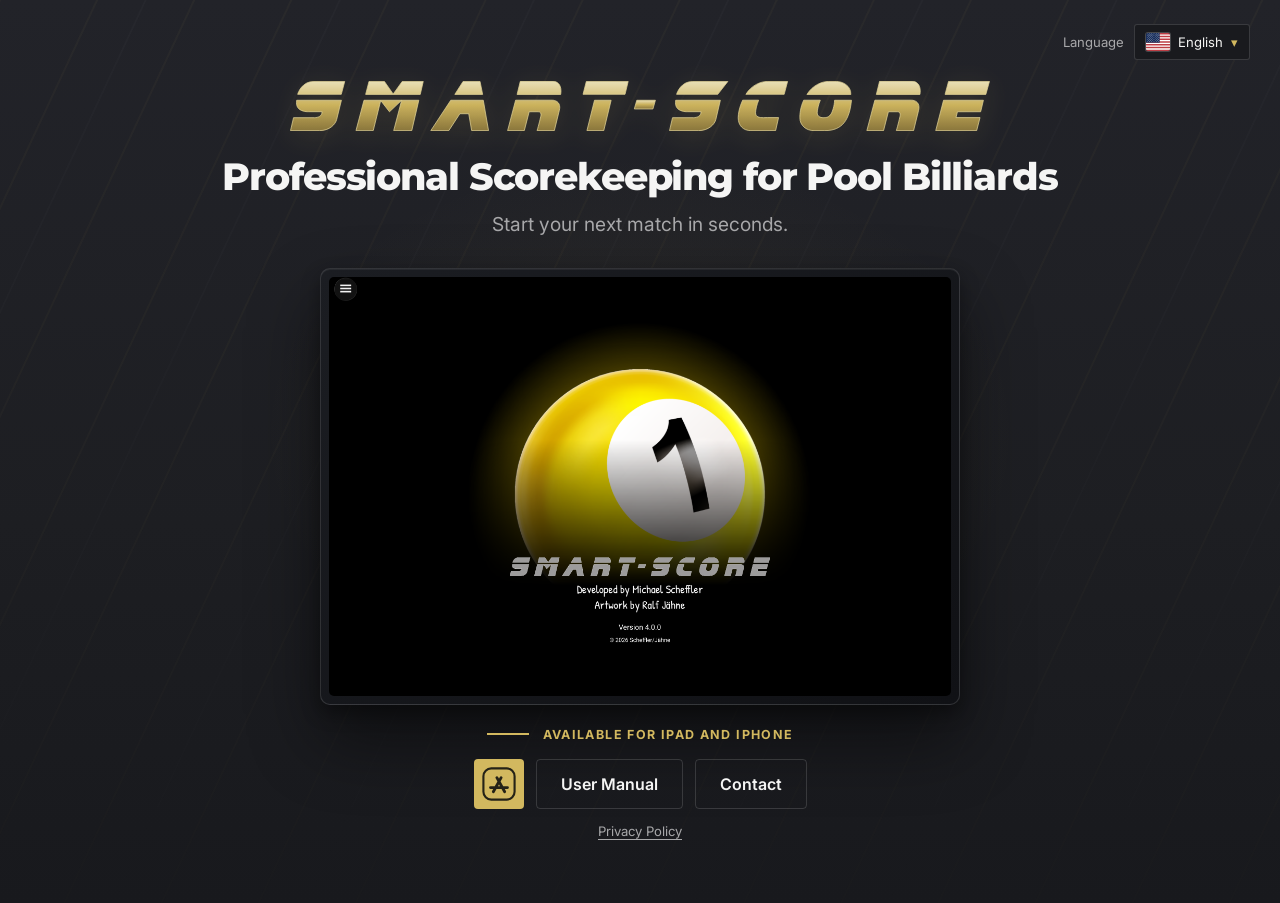
==== index.html @ eae6e72d "Publish Smart-Score website" ====
<!doctype html><html><head>
<meta charset="utf-8"><meta name="viewport" content="width=device-width,initial-scale=1">
<link rel="preconnect" href="https://fonts.googleapis.com">
<link href="https://fonts.googleapis.com/css2?family=Inter:wght@400;600;700&family=Montserrat:wght@700;800&display=swap" rel="stylesheet">
<link rel="stylesheet" href="assets/css/main.css">
<title>Smart-Score</title></head><body>
<section class="landing">
<div class="bg"></div><div class="rays"></div>
<div class="language-switcher"><span class="language-label">Language</span><details id="language"><summary aria-label="Select language"><span id="current-flag" class="flag flag-us" aria-hidden="true"></span><span id="current-language">English</span></summary><div class="language-menu"><button type="button" data-language="en"><span class="flag flag-us" aria-hidden="true"></span>English</button><button type="button" data-language="de"><span class="flag flag-de" aria-hidden="true"></span>Deutsch</button></div></details></div>
<div class="content">
<img class="brand-logo" src="assets/images/app_logo.svg" alt="Smart-Score">
<h1 id="subtitle">Professional Scorekeeping for Pool Billiards</h1>
<p id="caption">Start your next match in seconds.</p>
</div>
<div class="device"><img id="screen" src="assets/images/StartPage.png" alt="Smart-Score app screenshot"></div>
<p id="availability" class="availability">Available for iPad and iPhone</p>
<div class="buttons"><a id="download" class="primary app-store-link" href="https://apps.apple.com/" target="_blank" rel="noopener noreferrer" aria-label="Download on the App Store" title="Download on the App Store"><svg viewBox="0 0 48 48" aria-hidden="true"><rect x="2" y="2" width="44" height="44" rx="11" fill="none" stroke="currentColor" stroke-width="3"/><path d="M16 35 27 15M21 15l11 20M12 29h24" fill="none" stroke="currentColor" stroke-width="4" stroke-linecap="round" stroke-linejoin="round"/></svg></a><a id="learn-more" class="secondary" href="manual.html">User Manual</a><a id="contact" class="secondary" href="contact.html">Contact</a></div>
<a id="privacy" class="privacy-link" href="privacy.html">Privacy Policy</a>
<div class="ball b1"></div><div class="ball b8"></div><div class="ball b2"></div>
</section><script src="assets/js/main.js"></script></body></html>
---- assets/css/main.css ----
:root{color-scheme:dark;--page:#1d1e22;--surface:#17181c;--text:#f5f5f4;--muted:#a8a8aa;--line:rgba(255,255,255,.14);--accent:#d2b85f}
*{box-sizing:border-box}
body{margin:0;background:var(--page);color:var(--text);font-family:Inter,sans-serif}
.landing{min-height:100vh;display:flex;flex-direction:column;align-items:center;justify-content:flex-start;gap:24px;padding:clamp(72px,9vh,104px) 7% 64px;position:relative;overflow:hidden;text-align:center;isolation:isolate}
.bg{position:absolute;z-index:-3;inset:0;background:radial-gradient(ellipse at 50% 48%,rgba(210,184,95,.075),transparent 42%),linear-gradient(180deg,#222329 0%,var(--page) 58%,#18191d 100%)}
.rays{position:absolute;z-index:-2;inset:-20%;background:repeating-linear-gradient(115deg,transparent 0 43px,rgba(210,184,95,.055) 44px 45px,transparent 46px 88px),repeating-linear-gradient(115deg,transparent 0 87px,rgba(255,255,255,.025) 88px 89px,transparent 90px 176px);filter:drop-shadow(10px 14px 10px rgba(0,0,0,.22));mask-image:linear-gradient(to bottom,rgba(0,0,0,.9),rgba(0,0,0,.34) 70%,transparent);pointer-events:none}.ball{display:none}
.content,.device,.availability,.buttons,.privacy-link{position:relative;z-index:2}.content{width:min(900px,100%)}
.brand-logo{display:block;width:min(700px,90%);height:auto;margin:0 auto 24px;filter:drop-shadow(0 5px 14px rgba(210,184,95,.14));opacity:.96}
h1{margin:0;font:800 clamp(1.45rem,3.2vw,2.35rem)/1.18 Montserrat,sans-serif;letter-spacing:-.03em;color:var(--text)}
#caption{margin:13px 0 0;font-size:clamp(1rem,1.8vw,1.2rem);color:var(--muted)}
.device{width:min(640px,92%);margin-top:8px;padding:8px;background:linear-gradient(145deg,#1b1d22,#101115);border:1px solid rgba(255,255,255,.13);border-radius:10px;box-shadow:0 34px 70px rgba(0,0,0,.48),0 8px 18px rgba(0,0,0,.34),inset 0 1px rgba(255,255,255,.06)}
.device:before{display:none}#screen{display:block;width:100%;border-radius:5px;transition:opacity .4s}
.availability{display:flex;align-items:center;gap:14px;margin:-2px 0 -7px;font-size:.78rem;font-weight:700;letter-spacing:.11em;text-transform:uppercase;color:var(--accent)}.availability:before{content:'';width:42px;height:2px;background:var(--accent)}
.buttons{display:flex;align-items:center;justify-content:center;gap:12px}.buttons a{display:inline-flex;align-items:center;justify-content:center;height:50px;padding:0 24px;border-radius:4px;color:var(--text);text-decoration:none;cursor:pointer;transition:background .2s ease,border-color .2s ease,color .2s ease}
.primary{background:var(--accent)}.secondary{background:transparent;border:1px solid var(--line);font-weight:600}.secondary:hover{background:rgba(255,255,255,.06);border-color:rgba(255,255,255,.3)}
.buttons .app-store-link{width:50px;padding:8px;color:#242217;box-shadow:none}.app-store-link svg{width:34px;height:34px}.app-store-link:hover{background:#dfc873}
.privacy-link{margin-top:-10px;color:var(--muted);font-size:.82rem;text-underline-offset:3px;transition:color .2s ease}.privacy-link:hover{color:var(--text)}
.language-switcher{position:absolute;z-index:4;top:24px;right:30px;display:flex;align-items:center;gap:10px;font-size:.82rem;color:var(--muted)}.language-switcher details{position:relative;color:var(--text)}
.language-switcher summary{display:flex;align-items:center;gap:8px;min-width:112px;padding:8px 11px;background:#191a1e;border:1px solid var(--line);border-radius:3px;cursor:pointer;list-style:none;transition:border-color .2s ease,background .2s ease}.language-switcher summary:hover{background:#222328;border-color:rgba(255,255,255,.24)}.language-switcher summary::-webkit-details-marker{display:none}.language-switcher summary:after{content:'\25BE';margin-left:auto;color:var(--accent)}
.language-menu{position:absolute;top:calc(100% + 7px);right:0;min-width:148px;padding:6px;background:#191a1e;border:1px solid var(--line);border-radius:3px;box-shadow:0 18px 45px rgba(0,0,0,.5)}.language-menu button{display:flex;align-items:center;gap:9px;width:100%;padding:9px 10px;color:var(--text);background:none;border:0;border-radius:2px;font:inherit;text-align:left;cursor:pointer}.language-menu button:hover,.language-menu button:focus{background:rgba(210,184,95,.14);outline:none}
.flag{display:inline-block;flex:0 0 auto;width:24px;height:18px;border-radius:2px;box-shadow:0 0 0 1px rgba(255,255,255,.2);background-position:center;background-repeat:no-repeat;background-size:cover}.flag-de{background-image:url('../images/flag-de.svg')}.flag-us{background-image:url('../images/flag-us.svg')}
@media(max-width:600px){.landing{gap:21px;padding:82px 5% 48px}.language-switcher{top:18px;right:18px}.language-label{position:absolute;width:1px;height:1px;overflow:hidden;clip:rect(0 0 0 0)}.brand-logo{width:94%;margin-bottom:19px}.device{width:100%;padding:6px;border-radius:7px}.buttons{flex-wrap:wrap}.buttons a{min-width:120px}.buttons .app-store-link{min-width:50px}.availability{font-size:.7rem;letter-spacing:.08em}.availability:before{width:28px}}
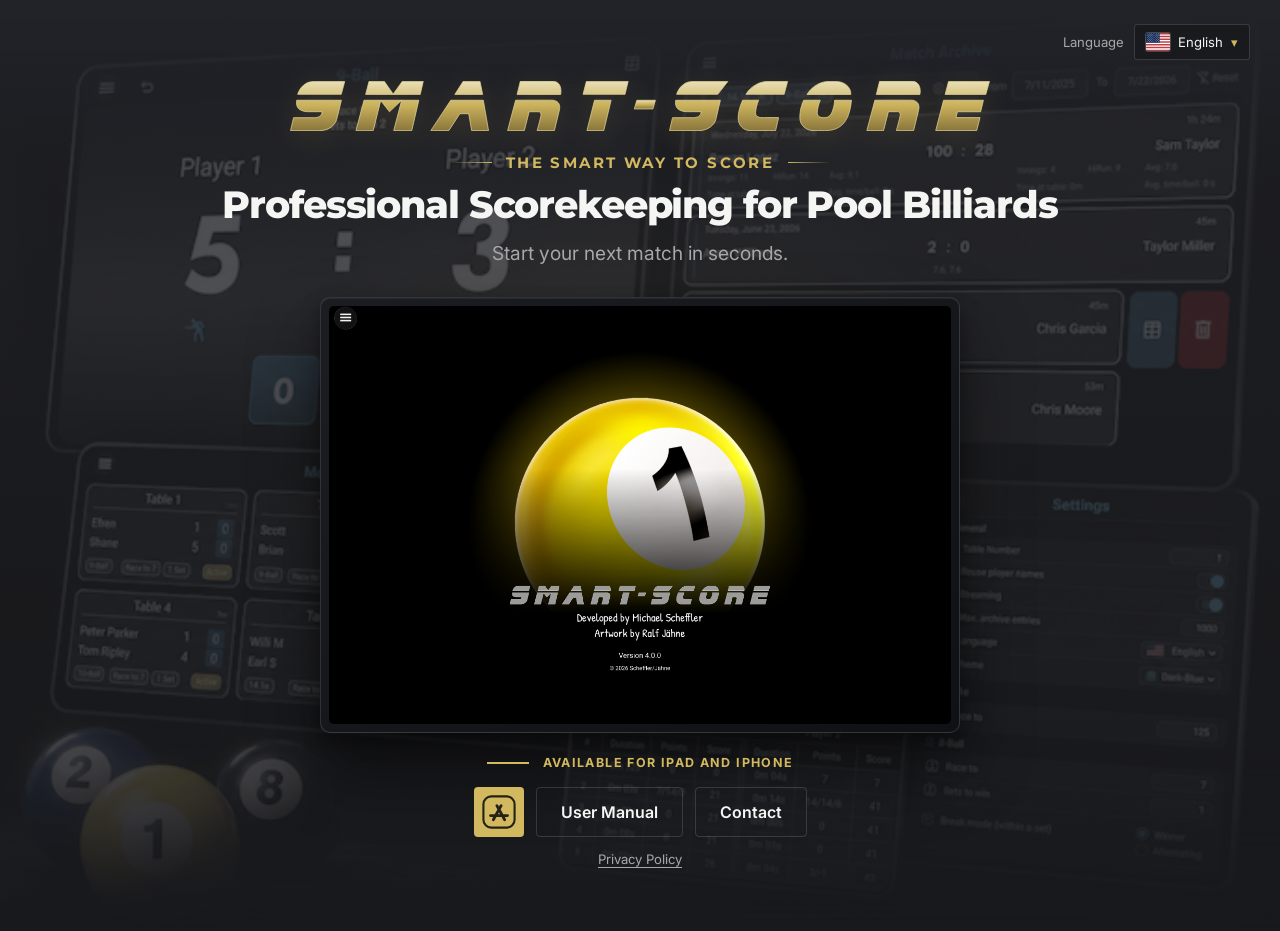
==== commit c304839d: "Add Smart Way to Score slogan" ====
--- a/index.html
+++ b/index.html
@@ -9,12 +9,13 @@
 <div class="language-switcher"><span class="language-label">Language</span><details id="language"><summary aria-label="Select language"><span id="current-flag" class="flag flag-us" aria-hidden="true"></span><span id="current-language">English</span></summary><div class="language-menu"><button type="button" data-language="en"><span class="flag flag-us" aria-hidden="true"></span>English</button><button type="button" data-language="de"><span class="flag flag-de" aria-hidden="true"></span>Deutsch</button></div></details></div>
 <div class="content">
 <img class="brand-logo" src="assets/images/app_logo.svg" alt="Smart-Score">
+<p class="brand-slogan">The Smart Way to Score</p>
 <h1 id="subtitle">Professional Scorekeeping for Pool Billiards</h1>
 <p id="caption">Start your next match in seconds.</p>
 </div>
 <div class="device"><img id="screen" src="assets/images/StartPage.png" alt="Smart-Score app screenshot"></div>
 <p id="availability" class="availability">Available for iPad and iPhone</p>
-<div class="buttons"><a id="download" class="primary app-store-link" href="https://apps.apple.com/" target="_blank" rel="noopener noreferrer" aria-label="Download on the App Store" title="Download on the App Store"><svg viewBox="0 0 48 48" aria-hidden="true"><rect x="2" y="2" width="44" height="44" rx="11" fill="none" stroke="currentColor" stroke-width="3"/><path d="M16 35 27 15M21 15l11 20M12 29h24" fill="none" stroke="currentColor" stroke-width="4" stroke-linecap="round" stroke-linejoin="round"/></svg></a><a id="learn-more" class="secondary" href="manual.html">User Manual</a><a id="contact" class="secondary" href="contact.html">Contact</a></div>
+<div class="buttons"><a id="download" class="primary app-store-link" href="https://apps.apple.com/de/app/smart-score/id6803138408?platform=ipad" target="_blank" rel="noopener noreferrer" aria-label="Download on the App Store" title="Download on the App Store"><svg viewBox="0 0 48 48" aria-hidden="true"><rect x="2" y="2" width="44" height="44" rx="11" fill="none" stroke="currentColor" stroke-width="3"/><path d="M16 35 27 15M21 15l11 20M12 29h24" fill="none" stroke="currentColor" stroke-width="4" stroke-linecap="round" stroke-linejoin="round"/></svg></a><a id="learn-more" class="secondary" href="manual.html">User Manual</a><a id="contact" class="secondary" href="contact.html">Contact</a></div>
 <a id="privacy" class="privacy-link" href="privacy.html">Privacy Policy</a>
 <div class="ball b1"></div><div class="ball b8"></div><div class="ball b2"></div>
 </section><script src="assets/js/main.js"></script></body></html>
--- a/assets/css/main.css
+++ b/assets/css/main.css
@@ -3,9 +3,11 @@
 body{margin:0;background:var(--page);color:var(--text);font-family:Inter,sans-serif}
 .landing{min-height:100vh;display:flex;flex-direction:column;align-items:center;justify-content:flex-start;gap:24px;padding:clamp(72px,9vh,104px) 7% 64px;position:relative;overflow:hidden;text-align:center;isolation:isolate}
 .bg{position:absolute;z-index:-3;inset:0;background:radial-gradient(ellipse at 50% 48%,rgba(210,184,95,.075),transparent 42%),linear-gradient(180deg,#222329 0%,var(--page) 58%,#18191d 100%)}
-.rays{position:absolute;z-index:-2;inset:-20%;background:repeating-linear-gradient(115deg,transparent 0 43px,rgba(210,184,95,.055) 44px 45px,transparent 46px 88px),repeating-linear-gradient(115deg,transparent 0 87px,rgba(255,255,255,.025) 88px 89px,transparent 90px 176px);filter:drop-shadow(10px 14px 10px rgba(0,0,0,.22));mask-image:linear-gradient(to bottom,rgba(0,0,0,.9),rgba(0,0,0,.34) 70%,transparent);pointer-events:none}.ball{display:none}
+.bg:after{content:'';position:absolute;inset:0;background:url('../images/background.png') center/cover no-repeat;opacity:.22;filter:saturate(.55) contrast(.88);-webkit-mask-image:linear-gradient(to bottom,transparent 2%,#000 16%,#000 78%,transparent 100%);mask-image:linear-gradient(to bottom,transparent 2%,#000 16%,#000 78%,transparent 100%);pointer-events:none}
+.rays{display:none}.ball{display:none}
 .content,.device,.availability,.buttons,.privacy-link{position:relative;z-index:2}.content{width:min(900px,100%)}
 .brand-logo{display:block;width:min(700px,90%);height:auto;margin:0 auto 24px;filter:drop-shadow(0 5px 14px rgba(210,184,95,.14));opacity:.96}
+.brand-slogan{display:flex;align-items:center;justify-content:center;gap:14px;margin:0 0 13px;color:var(--accent);font:700 clamp(.78rem,1.5vw,.95rem)/1 Montserrat,sans-serif;letter-spacing:.16em;text-transform:uppercase}.brand-slogan:before,.brand-slogan:after{content:'';width:clamp(24px,4vw,42px);height:1px;background:linear-gradient(90deg,transparent,var(--accent))}.brand-slogan:after{background:linear-gradient(90deg,var(--accent),transparent)}
 h1{margin:0;font:800 clamp(1.45rem,3.2vw,2.35rem)/1.18 Montserrat,sans-serif;letter-spacing:-.03em;color:var(--text)}
 #caption{margin:13px 0 0;font-size:clamp(1rem,1.8vw,1.2rem);color:var(--muted)}
 .device{width:min(640px,92%);margin-top:8px;padding:8px;background:linear-gradient(145deg,#1b1d22,#101115);border:1px solid rgba(255,255,255,.13);border-radius:10px;box-shadow:0 34px 70px rgba(0,0,0,.48),0 8px 18px rgba(0,0,0,.34),inset 0 1px rgba(255,255,255,.06)}
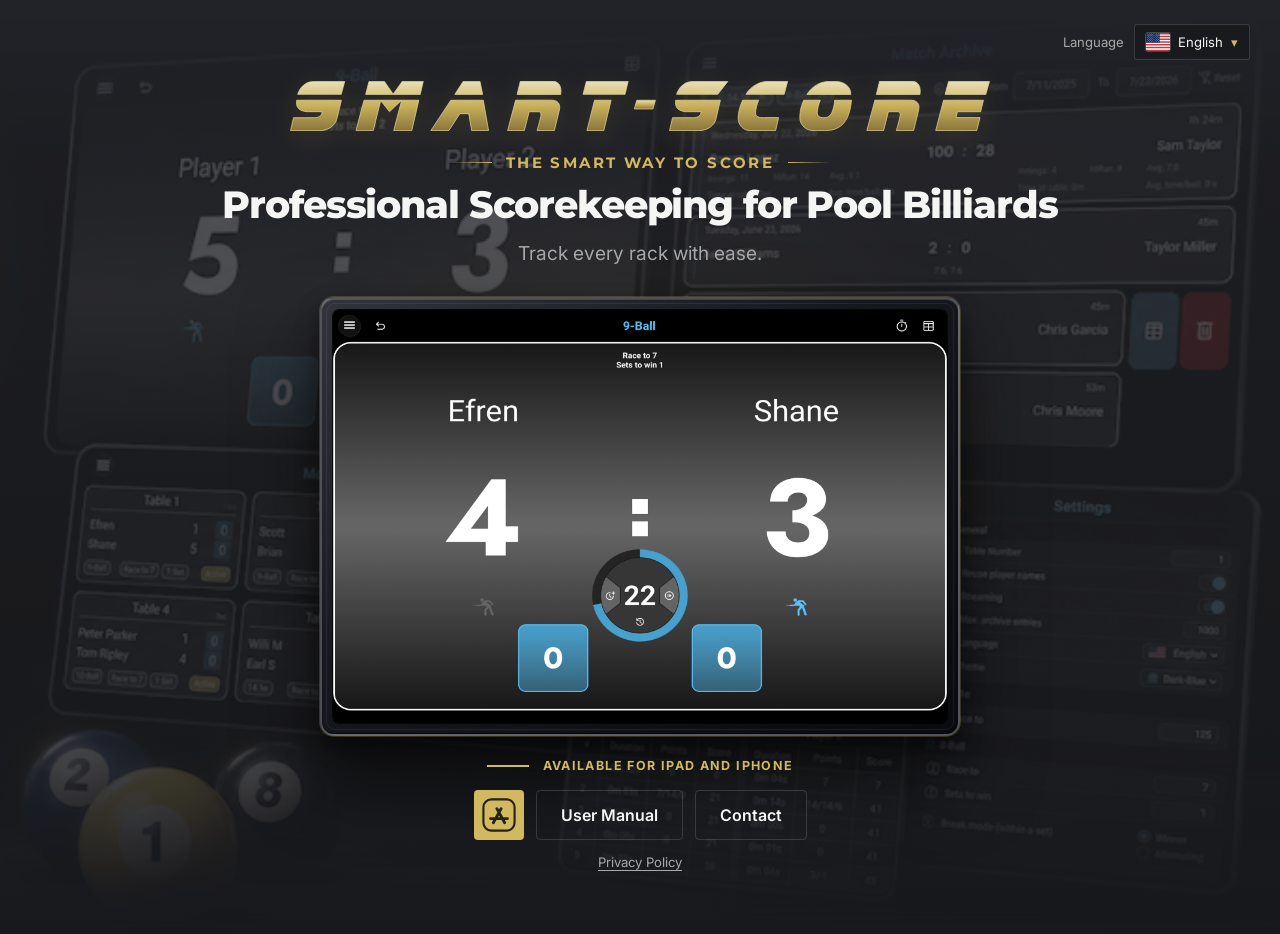
==== commit 5f2b6b35: "Update manual hints and shot clock imagery" ====
--- a/index.html
+++ b/index.html
@@ -11,9 +11,9 @@
 <img class="brand-logo" src="assets/images/app_logo.svg" alt="Smart-Score">
 <p class="brand-slogan">The Smart Way to Score</p>
 <h1 id="subtitle">Professional Scorekeeping for Pool Billiards</h1>
-<p id="caption">Start your next match in seconds.</p>
+<p id="caption">Track every rack with ease.</p>
 </div>
-<div class="device"><img id="screen" src="assets/images/StartPage.png" alt="Smart-Score app screenshot"></div>
+<div class="device"><img id="screen" src="assets/images/9BallShotClock.png" alt="Smart-Score app screenshot"></div>
 <p id="availability" class="availability">Available for iPad and iPhone</p>
 <div class="buttons"><a id="download" class="primary app-store-link" href="https://apps.apple.com/de/app/smart-score/id6803138408?platform=ipad" target="_blank" rel="noopener noreferrer" aria-label="Download on the App Store" title="Download on the App Store"><svg viewBox="0 0 48 48" aria-hidden="true"><rect x="2" y="2" width="44" height="44" rx="11" fill="none" stroke="currentColor" stroke-width="3"/><path d="M16 35 27 15M21 15l11 20M12 29h24" fill="none" stroke="currentColor" stroke-width="4" stroke-linecap="round" stroke-linejoin="round"/></svg></a><a id="learn-more" class="secondary" href="manual.html">User Manual</a><a id="contact" class="secondary" href="contact.html">Contact</a></div>
 <a id="privacy" class="privacy-link" href="privacy.html">Privacy Policy</a>
--- a/assets/css/main.css
+++ b/assets/css/main.css
@@ -10,8 +10,8 @@
 .brand-slogan{display:flex;align-items:center;justify-content:center;gap:14px;margin:0 0 13px;color:var(--accent);font:700 clamp(.78rem,1.5vw,.95rem)/1 Montserrat,sans-serif;letter-spacing:.16em;text-transform:uppercase}.brand-slogan:before,.brand-slogan:after{content:'';width:clamp(24px,4vw,42px);height:1px;background:linear-gradient(90deg,transparent,var(--accent))}.brand-slogan:after{background:linear-gradient(90deg,var(--accent),transparent)}
 h1{margin:0;font:800 clamp(1.45rem,3.2vw,2.35rem)/1.18 Montserrat,sans-serif;letter-spacing:-.03em;color:var(--text)}
 #caption{margin:13px 0 0;font-size:clamp(1rem,1.8vw,1.2rem);color:var(--muted)}
-.device{width:min(640px,92%);margin-top:8px;padding:8px;background:linear-gradient(145deg,#1b1d22,#101115);border:1px solid rgba(255,255,255,.13);border-radius:10px;box-shadow:0 34px 70px rgba(0,0,0,.48),0 8px 18px rgba(0,0,0,.34),inset 0 1px rgba(255,255,255,.06)}
-.device:before{display:none}#screen{display:block;width:100%;border-radius:5px;transition:opacity .4s}
+.device{width:min(640px,92%);margin-top:8px;padding:11px;background:linear-gradient(145deg,#32343a 0%,#17181d 42%,#090a0d 100%);border:2px solid rgba(255,255,255,.27);border-radius:14px;box-shadow:0 0 0 1px rgba(210,184,95,.22),0 38px 78px rgba(0,0,0,.58),0 10px 22px rgba(0,0,0,.44),inset 0 1px rgba(255,255,255,.16),inset 0 -1px rgba(0,0,0,.75)}
+.device:before{content:'';position:absolute;inset:4px;border:1px solid rgba(255,255,255,.07);border-radius:9px;pointer-events:none}#screen{display:block;width:100%;border-radius:6px;box-shadow:0 0 0 1px rgba(0,0,0,.8);transition:opacity .4s}
 .availability{display:flex;align-items:center;gap:14px;margin:-2px 0 -7px;font-size:.78rem;font-weight:700;letter-spacing:.11em;text-transform:uppercase;color:var(--accent)}.availability:before{content:'';width:42px;height:2px;background:var(--accent)}
 .buttons{display:flex;align-items:center;justify-content:center;gap:12px}.buttons a{display:inline-flex;align-items:center;justify-content:center;height:50px;padding:0 24px;border-radius:4px;color:var(--text);text-decoration:none;cursor:pointer;transition:background .2s ease,border-color .2s ease,color .2s ease}
 .primary{background:var(--accent)}.secondary{background:transparent;border:1px solid var(--line);font-weight:600}.secondary:hover{background:rgba(255,255,255,.06);border-color:rgba(255,255,255,.3)}
@@ -21,4 +21,4 @@
 .language-switcher summary{display:flex;align-items:center;gap:8px;min-width:112px;padding:8px 11px;background:#191a1e;border:1px solid var(--line);border-radius:3px;cursor:pointer;list-style:none;transition:border-color .2s ease,background .2s ease}.language-switcher summary:hover{background:#222328;border-color:rgba(255,255,255,.24)}.language-switcher summary::-webkit-details-marker{display:none}.language-switcher summary:after{content:'\25BE';margin-left:auto;color:var(--accent)}
 .language-menu{position:absolute;top:calc(100% + 7px);right:0;min-width:148px;padding:6px;background:#191a1e;border:1px solid var(--line);border-radius:3px;box-shadow:0 18px 45px rgba(0,0,0,.5)}.language-menu button{display:flex;align-items:center;gap:9px;width:100%;padding:9px 10px;color:var(--text);background:none;border:0;border-radius:2px;font:inherit;text-align:left;cursor:pointer}.language-menu button:hover,.language-menu button:focus{background:rgba(210,184,95,.14);outline:none}
 .flag{display:inline-block;flex:0 0 auto;width:24px;height:18px;border-radius:2px;box-shadow:0 0 0 1px rgba(255,255,255,.2);background-position:center;background-repeat:no-repeat;background-size:cover}.flag-de{background-image:url('../images/flag-de.svg')}.flag-us{background-image:url('../images/flag-us.svg')}
-@media(max-width:600px){.landing{gap:21px;padding:82px 5% 48px}.language-switcher{top:18px;right:18px}.language-label{position:absolute;width:1px;height:1px;overflow:hidden;clip:rect(0 0 0 0)}.brand-logo{width:94%;margin-bottom:19px}.device{width:100%;padding:6px;border-radius:7px}.buttons{flex-wrap:wrap}.buttons a{min-width:120px}.buttons .app-store-link{min-width:50px}.availability{font-size:.7rem;letter-spacing:.08em}.availability:before{width:28px}}
+@media(max-width:600px){.landing{gap:21px;padding:82px 5% 48px}.language-switcher{top:18px;right:18px}.language-label{position:absolute;width:1px;height:1px;overflow:hidden;clip:rect(0 0 0 0)}.brand-logo{width:94%;margin-bottom:19px}.device{width:100%;padding:8px;border-radius:10px}.device:before{inset:3px;border-radius:6px}.buttons{flex-wrap:wrap}.buttons a{min-width:120px}.buttons .app-store-link{min-width:50px}.availability{font-size:.7rem;letter-spacing:.08em}.availability:before{width:28px}}
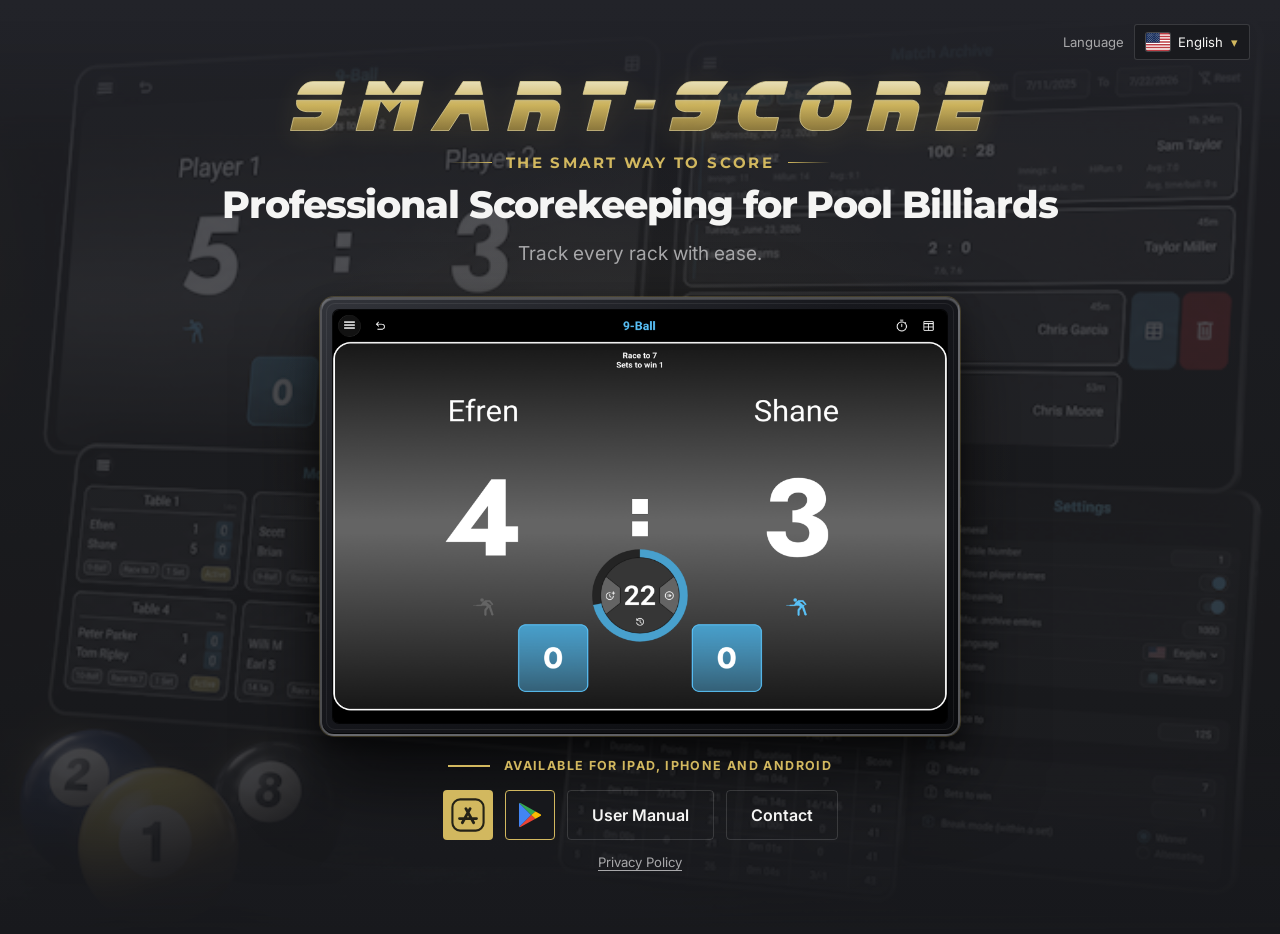
==== commit 94fcd289: "Add Google Play download link with polished icon" ====
--- a/index.html
+++ b/index.html
@@ -14,8 +14,11 @@
 <p id="caption">Track every rack with ease.</p>
 </div>
 <div class="device"><img id="screen" src="assets/images/9BallShotClock.png" alt="Smart-Score app screenshot"></div>
-<p id="availability" class="availability">Available for iPad and iPhone</p>
-<div class="buttons"><a id="download" class="primary app-store-link" href="https://apps.apple.com/de/app/smart-score/id6803138408?platform=ipad" target="_blank" rel="noopener noreferrer" aria-label="Download on the App Store" title="Download on the App Store"><svg viewBox="0 0 48 48" aria-hidden="true"><rect x="2" y="2" width="44" height="44" rx="11" fill="none" stroke="currentColor" stroke-width="3"/><path d="M16 35 27 15M21 15l11 20M12 29h24" fill="none" stroke="currentColor" stroke-width="4" stroke-linecap="round" stroke-linejoin="round"/></svg></a><a id="learn-more" class="secondary" href="manual.html">User Manual</a><a id="contact" class="secondary" href="contact.html">Contact</a></div>
+<p id="availability" class="availability">Available for iPad, iPhone and Android</p>
+<div class="buttons"><a id="download" class="primary store-link app-store-link" href="https://apps.apple.com/de/app/smart-score/id6803138408?platform=ipad" target="_blank" rel="noopener noreferrer" aria-label="Download on the App Store" title="Download on the App Store"><svg viewBox="0 0 48 48" aria-hidden="true"><rect x="2" y="2" width="44" height="44" rx="11" fill="none" stroke="currentColor" stroke-width="3"/><path d="M16 35 27 15M21 15l11 20M12 29h24" fill="none" stroke="currentColor" stroke-width="4" stroke-linecap="round" stroke-linejoin="round"/></svg></a>
+<a id="download-android" class="primary store-link google-play-link" href="https://play.google.com/store/apps/details?id=com.michaelscheffler.score" target="_blank" rel="noopener noreferrer" aria-label="Get it on Google Play" title="Get it on Google Play">
+<img src="assets/images/google-play.svg" width="30" height="30" alt="" aria-hidden="true">
+</a><a id="learn-more" class="secondary" href="manual.html">User Manual</a><a id="contact" class="secondary" href="contact.html">Contact</a></div>
 <a id="privacy" class="privacy-link" href="privacy.html">Privacy Policy</a>
 <div class="ball b1"></div><div class="ball b8"></div><div class="ball b2"></div>
 </section><script src="assets/js/main.js"></script></body></html>
--- a/assets/css/main.css
+++ b/assets/css/main.css
@@ -15,10 +15,11 @@
 .availability{display:flex;align-items:center;gap:14px;margin:-2px 0 -7px;font-size:.78rem;font-weight:700;letter-spacing:.11em;text-transform:uppercase;color:var(--accent)}.availability:before{content:'';width:42px;height:2px;background:var(--accent)}
 .buttons{display:flex;align-items:center;justify-content:center;gap:12px}.buttons a{display:inline-flex;align-items:center;justify-content:center;height:50px;padding:0 24px;border-radius:4px;color:var(--text);text-decoration:none;cursor:pointer;transition:background .2s ease,border-color .2s ease,color .2s ease}
 .primary{background:var(--accent)}.secondary{background:transparent;border:1px solid var(--line);font-weight:600}.secondary:hover{background:rgba(255,255,255,.06);border-color:rgba(255,255,255,.3)}
-.buttons .app-store-link{width:50px;padding:8px;color:#242217;box-shadow:none}.app-store-link svg{width:34px;height:34px}.app-store-link:hover{background:#dfc873}
+.buttons .store-link{width:50px;padding:8px;color:#242217;box-shadow:none}.store-link svg,.store-link img{width:34px;height:34px}.store-link:hover{background:#dfc873}
+.buttons .google-play-link{background:var(--surface);border:1px solid var(--accent)}.buttons .google-play-link svg,.buttons .google-play-link img{width:30px;height:30px}.buttons .google-play-link:hover{background:#24252b;border-color:#dfc873}
 .privacy-link{margin-top:-10px;color:var(--muted);font-size:.82rem;text-underline-offset:3px;transition:color .2s ease}.privacy-link:hover{color:var(--text)}
 .language-switcher{position:absolute;z-index:4;top:24px;right:30px;display:flex;align-items:center;gap:10px;font-size:.82rem;color:var(--muted)}.language-switcher details{position:relative;color:var(--text)}
 .language-switcher summary{display:flex;align-items:center;gap:8px;min-width:112px;padding:8px 11px;background:#191a1e;border:1px solid var(--line);border-radius:3px;cursor:pointer;list-style:none;transition:border-color .2s ease,background .2s ease}.language-switcher summary:hover{background:#222328;border-color:rgba(255,255,255,.24)}.language-switcher summary::-webkit-details-marker{display:none}.language-switcher summary:after{content:'\25BE';margin-left:auto;color:var(--accent)}
 .language-menu{position:absolute;top:calc(100% + 7px);right:0;min-width:148px;padding:6px;background:#191a1e;border:1px solid var(--line);border-radius:3px;box-shadow:0 18px 45px rgba(0,0,0,.5)}.language-menu button{display:flex;align-items:center;gap:9px;width:100%;padding:9px 10px;color:var(--text);background:none;border:0;border-radius:2px;font:inherit;text-align:left;cursor:pointer}.language-menu button:hover,.language-menu button:focus{background:rgba(210,184,95,.14);outline:none}
 .flag{display:inline-block;flex:0 0 auto;width:24px;height:18px;border-radius:2px;box-shadow:0 0 0 1px rgba(255,255,255,.2);background-position:center;background-repeat:no-repeat;background-size:cover}.flag-de{background-image:url('../images/flag-de.svg')}.flag-us{background-image:url('../images/flag-us.svg')}
-@media(max-width:600px){.landing{gap:21px;padding:82px 5% 48px}.language-switcher{top:18px;right:18px}.language-label{position:absolute;width:1px;height:1px;overflow:hidden;clip:rect(0 0 0 0)}.brand-logo{width:94%;margin-bottom:19px}.device{width:100%;padding:8px;border-radius:10px}.device:before{inset:3px;border-radius:6px}.buttons{flex-wrap:wrap}.buttons a{min-width:120px}.buttons .app-store-link{min-width:50px}.availability{font-size:.7rem;letter-spacing:.08em}.availability:before{width:28px}}
+@media(max-width:600px){.landing{gap:21px;padding:82px 5% 48px}.language-switcher{top:18px;right:18px}.language-label{position:absolute;width:1px;height:1px;overflow:hidden;clip:rect(0 0 0 0)}.brand-logo{width:94%;margin-bottom:19px}.device{width:100%;padding:8px;border-radius:10px}.device:before{inset:3px;border-radius:6px}.buttons{flex-wrap:wrap}.buttons a{min-width:120px}.buttons .store-link{min-width:50px}.availability{font-size:.7rem;letter-spacing:.08em}.availability:before{width:28px}}
